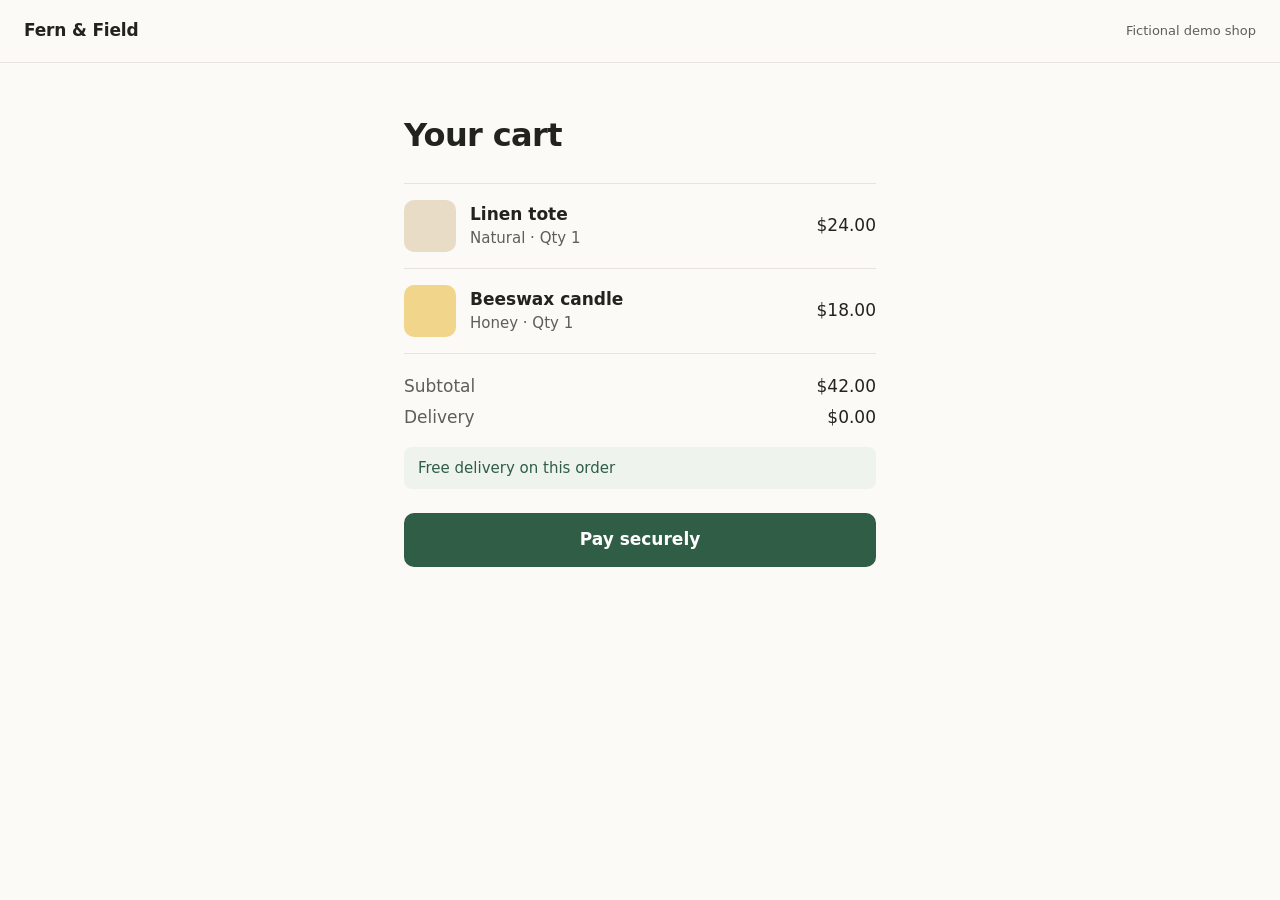
==== pr-1/index.html @ 30f6ff33 "Preview pr-1 at fa1d6f9" ====
<!doctype html>
<html lang="en">
<head>
<meta charset="utf-8">
<meta name="viewport" content="width=device-width, initial-scale=1">
<title>Your cart · Fern &amp; Field</title>
<link rel="stylesheet" href="style.css">
</head>
<body>
<header><a class="brand" href="./">Fern &amp; Field</a><span class="tag">Fictional demo shop</span></header>
<main>
  <h1>Your cart</h1>
  <ul class="items">
    <li><span class="thumb a" aria-hidden="true"></span><div><strong>Linen tote</strong><span>Natural · Qty 1</span></div><span class="price">$24.00</span></li>
    <li><span class="thumb b" aria-hidden="true"></span><div><strong>Beeswax candle</strong><span>Honey · Qty 1</span></div><span class="price">$18.00</span></li>
  </ul>
  <dl class="summary">
    <dt>Subtotal</dt><dd>$42.00</dd>
    <dt>Delivery</dt><dd>$0.00</dd>
  </dl>
  <p class="note">Free delivery on this order</p>
  <button class="button" type="button">Pay securely</button>
</main>
</body>
</html>
---- pr-1/style.css ----
:root { --ink:#22221f; --muted:#5f5f58; --line:#e6e4dc; --paper:#fbfaf6; --accent:#2f5d46; }
* { box-sizing: border-box; }
body { margin:0; background:var(--paper); color:var(--ink); font:17px/1.5 ui-sans-serif, system-ui, -apple-system, "Segoe UI", sans-serif; }
header { display:flex; align-items:center; justify-content:space-between; padding:18px 24px; border-bottom:1px solid var(--line); }
.brand { color:var(--ink); text-decoration:none; font-weight:650; letter-spacing:-0.01em; }
.tag { font-size:13px; color:var(--muted); }
main { max-width:520px; margin:48px auto; padding:0 24px; }
h1 { font-size:32px; letter-spacing:-0.02em; margin:0 0 24px; }
.items { list-style:none; margin:0; padding:0; border-top:1px solid var(--line); }
.items li { display:flex; align-items:center; gap:14px; padding:16px 0; border-bottom:1px solid var(--line); }
.items div { flex:1; display:flex; flex-direction:column; }
.items div span { color:var(--muted); font-size:15px; }
.thumb { width:52px; height:52px; border-radius:10px; }
.thumb.a { background:#e8dcc6; } .thumb.b { background:#f1d58a; }
.summary { margin:20px 0 0; display:grid; grid-template-columns:1fr auto; row-gap:6px; }
.summary dt { color:var(--muted); } .summary dd { margin:0; text-align:right; }
.summary .total { font-weight:650; color:var(--ink); }
.note { margin:16px 0 0; padding:10px 14px; background:#eef3ee; border-radius:8px; color:var(--accent); font-size:15px; }
.button { display:block; margin-top:24px; padding:14px; text-align:center; background:var(--accent); color:#fff; border:0; border-radius:10px; font:inherit; font-weight:600; text-decoration:none; width:100%; cursor:pointer; }
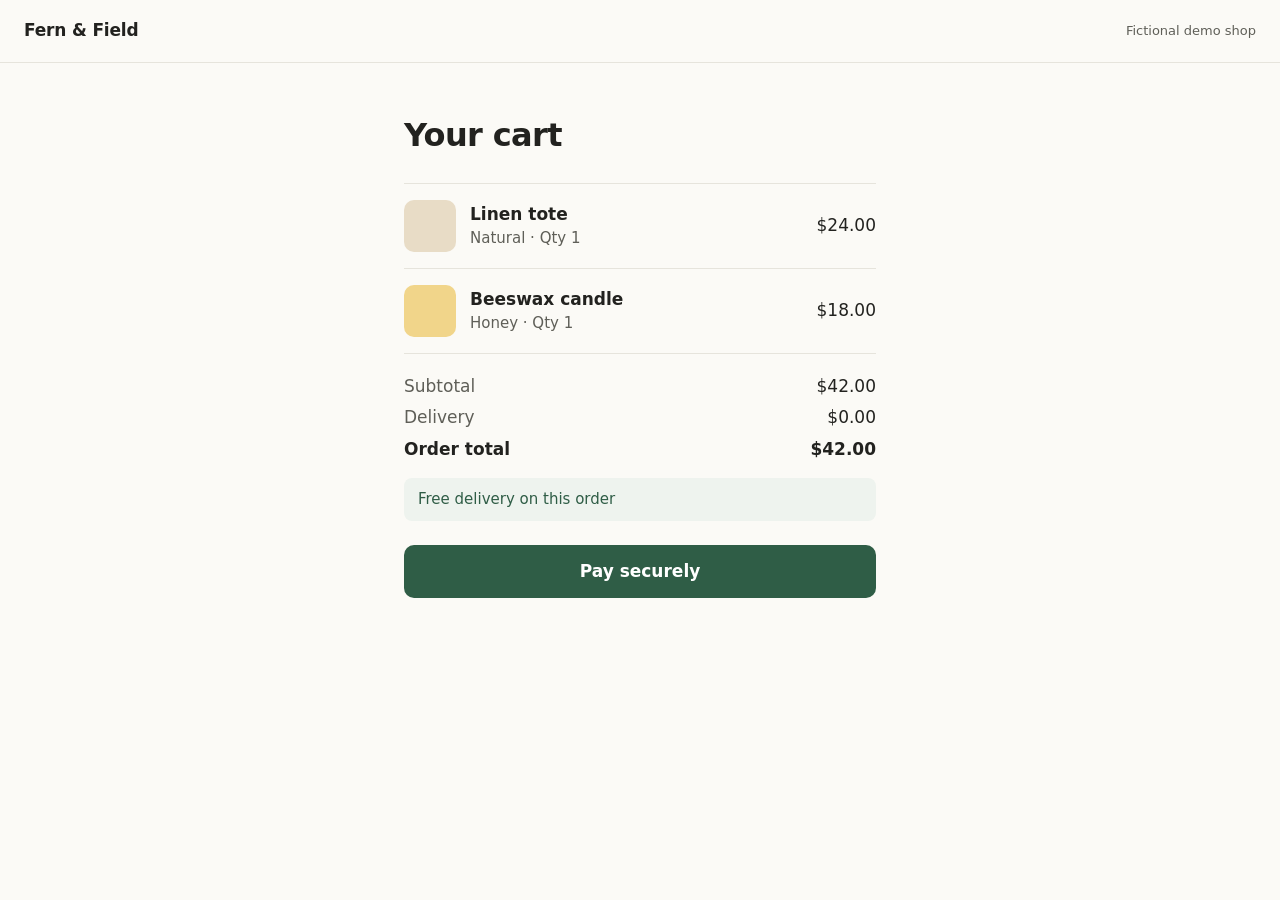
==== commit dc443be8: "Preview pr-1 at 88731dc" ====
--- a/pr-1/index.html
+++ b/pr-1/index.html
@@ -17,6 +17,7 @@
   <dl class="summary">
     <dt>Subtotal</dt><dd>$42.00</dd>
     <dt>Delivery</dt><dd>$0.00</dd>
+    <dt class="total">Order total</dt><dd class="total">$42.00</dd>
   </dl>
   <p class="note">Free delivery on this order</p>
   <button class="button" type="button">Pay securely</button>
